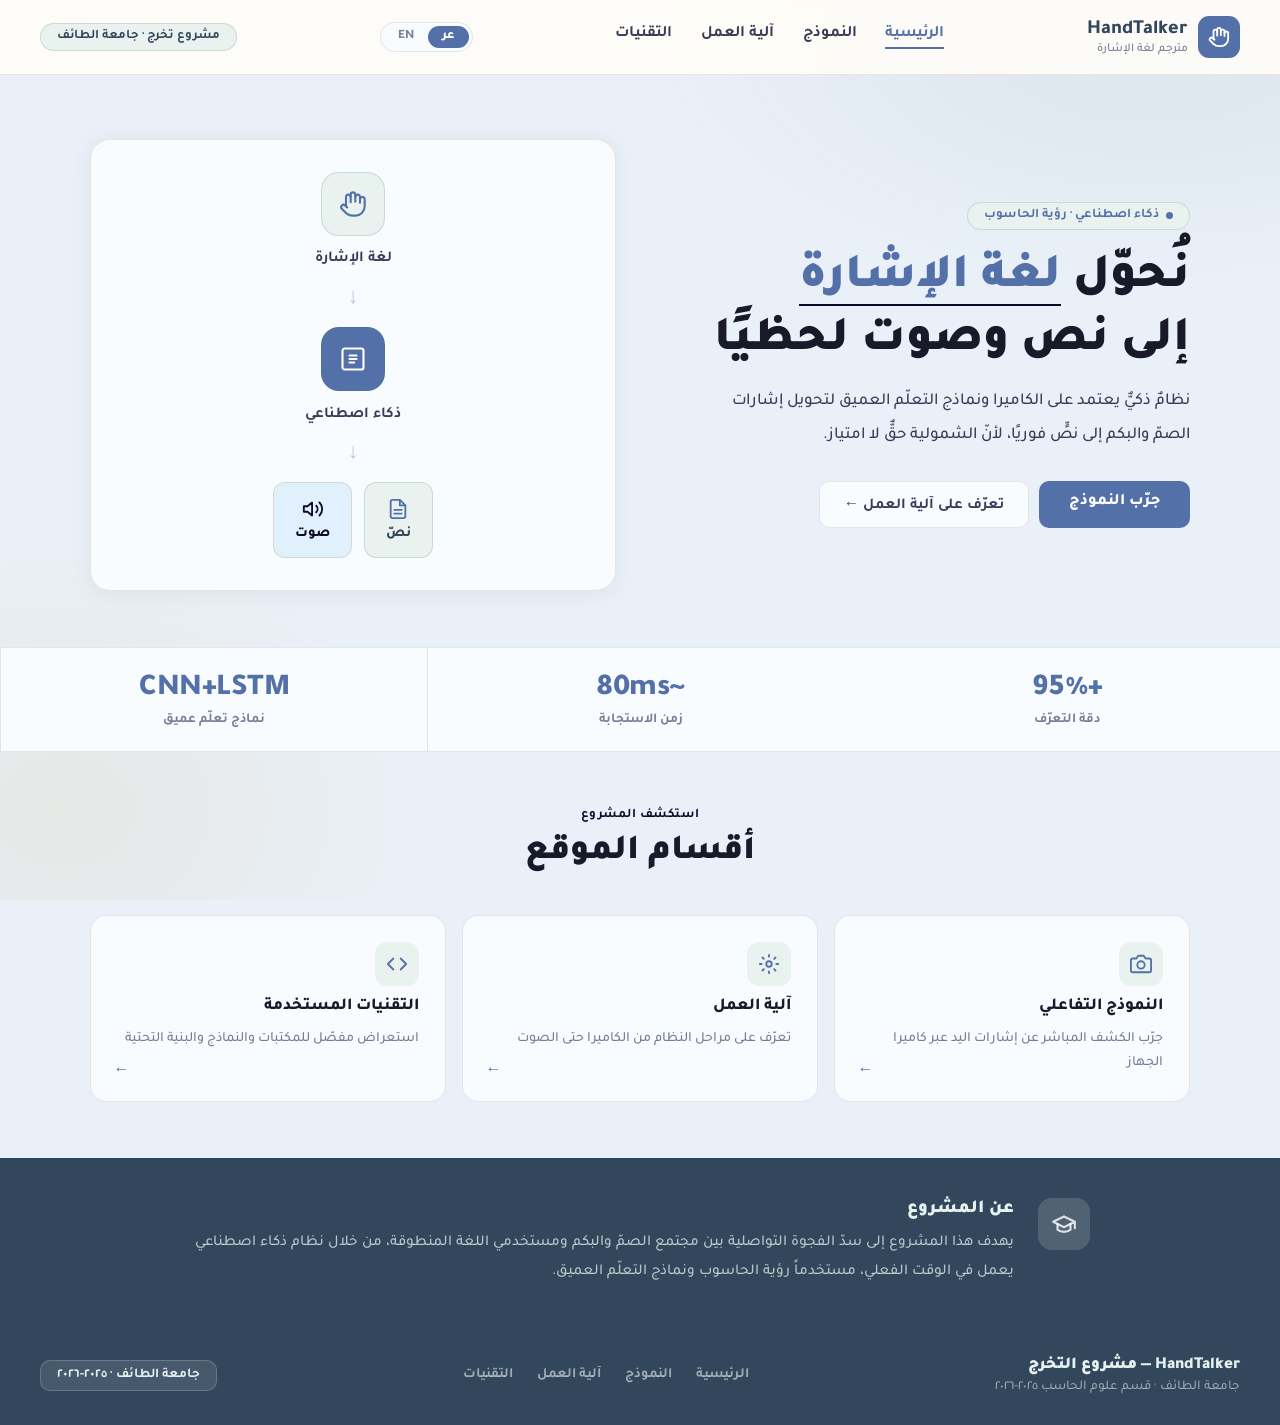
==== index.html @ 58030334 "Update index.html" ====
<!DOCTYPE html>
<html lang="ar" dir="rtl">
<head>
<meta charset="UTF-8">
<meta name="viewport" content="width=device-width, initial-scale=1.0">
<title data-ar="HandTalker — الرئيسية" data-en="HandTalker — Home"></title>
<link href="https://fonts.googleapis.com/css2?family=Tajawal:wght@400;500;700;800;900&family=Inter:wght@400;500;600;700;800;900&display=swap" rel="stylesheet">
<link rel="stylesheet" href="shared.css">
<script src="lang.js" defer></script>
<style>

  /* ── Language Toggle ── */
  .lang-toggle {
    display: flex; align-items: center;
    background: var(--white); border: 1px solid var(--border);
    border-radius: 999px; padding: 3px; cursor: pointer;
    transition: border-color 0.2s; user-select: none; flex-shrink: 0; gap: 0;
  }
  .lang-toggle:hover { border-color: var(--teal); }
  .lang-pill {
    font-size: 0.8rem; font-weight: 800; padding: 5px 14px;
    border-radius: 999px; color: var(--muted);
    transition: background 0.22s, color 0.22s;
    letter-spacing: 0.02em; line-height: 1;
    font-family: 'Tajawal', 'Inter', sans-serif;
    border: none; background: none;
  }
  .lang-pill.active { background: var(--teal); color: #fff; }

  /* ── English font override ── */
  html[lang="en"] body,
  html[lang="en"] .logo-name, html[lang="en"] .logo-sub,
  html[lang="en"] .nav-links a, html[lang="en"] .nav-pill,
  html[lang="en"] .hero-title, html[lang="en"] .hero-desc,
  html[lang="en"] .eyebrow, html[lang="en"] .btn-main, html[lang="en"] .btn-ghost,
  html[lang="en"] .stat-l, html[lang="en"] .sec-lbl, html[lang="en"] .sec-title,
  html[lang="en"] .pc-title, html[lang="en"] .pc-desc,
  html[lang="en"] .about-title, html[lang="en"] .about-text,
  html[lang="en"] .foot-title, html[lang="en"] .foot-sub,
  html[lang="en"] .foot-nav a, html[lang="en"] .foot-badge,
  html[lang="en"] .hero-card-label, html[lang="en"] .hero-mini-card span,
  html[lang="en"] .lang-pill { font-family: 'Inter', sans-serif; }

  /* ── Smooth page fade ── */
  body { transition: opacity 0.18s ease; }
  body.lang-switching { opacity: 0; }

  /* ── Bilingual content ── */
  [data-ar], [data-en], span[data-ar], span[data-en],
  em[data-ar], em[data-en] { display: none; }
  html[lang="ar"] [data-ar]    { display: revert; }
  html[lang="en"] [data-en]    { display: revert; }
  html[lang="ar"] span[data-ar], html[lang="ar"] em[data-ar] { display: inline; }
  html[lang="en"] span[data-en], html[lang="en"] em[data-en] { display: inline; }

  /* stat numbers always visible */
  .stat-n { display: block !important; }

  /* arrow direction */
  html[lang="en"] .pc-arrow { left: auto; right: 1.4rem; }

</style>
</head>
<body>
<div class="page">

<nav>
  <div class="nav-logo">
    <div class="logo-mark">
      <svg xmlns="http://www.w3.org/2000/svg" width="22" height="22" viewBox="0 0 24 24" fill="none" stroke="#fff" stroke-width="2" stroke-linecap="round" stroke-linejoin="round"><path d="M18 11V6a2 2 0 0 0-2-2 2 2 0 0 0-2 2v0"/><path d="M14 10V4a2 2 0 0 0-2-2 2 2 0 0 0-2 2v2"/><path d="M10 10.5V6a2 2 0 0 0-2-2 2 2 0 0 0-2 2v8"/><path d="M18 8a2 2 0 1 1 4 0v6a8 8 0 0 1-8 8h-2c-2.8 0-4.5-.86-5.99-2.34l-3.6-3.6a2 2 0 0 1 2.83-2.82L7 15"/></svg>
    </div>
    <div>
      <div class="logo-name"><span data-ar>HandTalker</span><span data-en>HandTalker</span></div>
      <div class="logo-sub"><span data-ar>مترجم لغة الإشارة</span><span data-en>Sign Language Translator</span></div>
    </div>
  </div>

  <div class="nav-links">
    <a href="index.html" class="active"><span data-ar>الرئيسية</span><span data-en>Home</span></a>
    <a href="demo.html"><span data-ar>النموذج</span><span data-en>Demo</span></a>
    <a href="how.html"><span data-ar>آلية العمل</span><span data-en>How It Works</span></a>
    <a href="tech.html"><span data-ar>التقنيات</span><span data-en>Technology</span></a>
  </div>

  <button class="lang-toggle" id="langToggle" aria-label="Switch language">
    <span class="lang-pill active" id="pillAr">عر</span>
    <span class="lang-pill"        id="pillEn">EN</span>
  </button>

  <div class="nav-pill">
    <span data-ar>مشروع تخرج · جامعة الطائف</span>
    <span data-en>Graduation Project · Taif University</span>
  </div>
</nav>

<section class="hero-home">
  <div>
    <div class="eyebrow">
      <span class="eyebrow-dot"></span>
      <span data-ar>ذكاء اصطناعي · رؤية الحاسوب</span>
      <span data-en>Artificial Intelligence · Computer Vision</span>
    </div>
    <h1 class="hero-title">
      <span data-ar>نُحوّل <em>لغة الإشارة</em><br>إلى نص وصوت لحظيًا</span>
      <span data-en>We Convert <em>Sign Language</em><br>to Text &amp; Speech Instantly</span>
    </h1>
    <p class="hero-desc">
      <span data-ar>نظامٌ ذكيٌّ يعتمد على الكاميرا ونماذج التعلّم العميق لتحويل إشارات الصمّ والبكم إلى نصٍّ فوريًا، لأنّ الشمولية حقٌّ لا امتياز.</span>
      <span data-en>A smart camera-based system using deep learning models to convert sign language into text in real time — because inclusivity is a right, not a privilege.</span>
    </p>
    <div class="hero-actions">
      <a href="demo.html" class="btn-main">
        <span data-ar>جرّب النموذج</span>
        <span data-en>Try the Demo</span>
      </a>
      <a href="how.html" class="btn-ghost">
        <span data-ar>تعرّف على آلية العمل ←</span>
        <span data-en>Learn How It Works →</span>
      </a>
    </div>
  </div>
  <div>
    <div class="hero-card">
      <div class="hero-card-icon">
        <svg xmlns="http://www.w3.org/2000/svg" width="28" height="28" viewBox="0 0 24 24" fill="none" stroke="var(--teal)" stroke-width="1.8" stroke-linecap="round" stroke-linejoin="round"><path d="M18 11V6a2 2 0 0 0-2-2 2 2 0 0 0-2 2v0"/><path d="M14 10V4a2 2 0 0 0-2-2 2 2 0 0 0-2 2v2"/><path d="M10 10.5V6a2 2 0 0 0-2-2 2 2 0 0 0-2 2v8"/><path d="M18 8a2 2 0 1 1 4 0v6a8 8 0 0 1-8 8h-2c-2.8 0-4.5-.86-5.99-2.34l-3.6-3.6a2 2 0 0 1 2.83-2.82L7 15"/></svg>
      </div>
      <div class="hero-card-label"><span data-ar>لغة الإشارة</span><span data-en>Sign Language</span></div>
      <div class="hero-arrow">↓</div>
      <div class="hero-card-icon teal">
        <svg xmlns="http://www.w3.org/2000/svg" width="28" height="28" viewBox="0 0 24 24" fill="none" stroke="#fff" stroke-width="1.8" stroke-linecap="round" stroke-linejoin="round"><rect x="3" y="3" width="18" height="18" rx="2"/><path d="M9 9h6"/><path d="M9 12h6"/><path d="M9 15h4"/></svg>
      </div>
      <div class="hero-card-label"><span data-ar>ذكاء اصطناعي</span><span data-en>AI Model</span></div>
      <div class="hero-arrow">↓</div>
      <div class="hero-card-row">
        <div class="hero-mini-card">
          <svg xmlns="http://www.w3.org/2000/svg" width="22" height="22" viewBox="0 0 24 24" fill="none" stroke="var(--teal)" stroke-width="2" stroke-linecap="round" stroke-linejoin="round"><path d="M14 2H6a2 2 0 0 0-2 2v16a2 2 0 0 0 2 2h12a2 2 0 0 0 2-2V8z"/><polyline points="14 2 14 8 20 8"/><line x1="16" y1="13" x2="8" y2="13"/><line x1="16" y1="17" x2="8" y2="17"/></svg>
          <span><span data-ar>نصّ</span><span data-en>Text</span></span>
        </div>
        <div class="hero-mini-card amber">
          <svg xmlns="http://www.w3.org/2000/svg" width="22" height="22" viewBox="0 0 24 24" fill="none" stroke="var(--amber)" stroke-width="2" stroke-linecap="round" stroke-linejoin="round"><polygon points="11 5 6 9 2 9 2 15 6 15 11 19 11 5"/><path d="M15.54 8.46a5 5 0 0 1 0 7.07"/><path d="M19.07 4.93a10 10 0 0 1 0 14.14"/></svg>
          <span><span data-ar>صوت</span><span data-en>Speech</span></span>
        </div>
      </div>
    </div>
  </div>
</section>

<div class="stats-bar">
  <div class="stat">
    <div class="stat-n">+95%</div>
    <div class="stat-l"><span data-ar>دقة التعرّف</span><span data-en>Recognition Accuracy</span></div>
  </div>
  <div class="stat">
    <div class="stat-n">~80ms</div>
    <div class="stat-l"><span data-ar>زمن الاستجابة</span><span data-en>Response Latency</span></div>
  </div>
  <div class="stat">
    <div class="stat-n">CNN+LSTM</div>
    <div class="stat-l"><span data-ar>نماذج تعلّم عميق</span><span data-en>Deep Learning Models</span></div>
  </div>
</div>

<section class="section">
  <div class="sec-lbl"><span data-ar>استكشف المشروع</span><span data-en>Explore the Project</span></div>
  <h2 class="sec-title"><span data-ar>أقسام الموقع</span><span data-en>Site Sections</span></h2>
  <div class="page-cards">
    <a href="demo.html" class="page-card">
      <div class="pc-icon"><svg xmlns="http://www.w3.org/2000/svg" width="22" height="22" viewBox="0 0 24 24" fill="none" stroke="var(--teal)" stroke-width="2" stroke-linecap="round" stroke-linejoin="round"><path d="M23 19a2 2 0 0 1-2 2H3a2 2 0 0 1-2-2V8a2 2 0 0 1 2-2h4l2-3h6l2 3h4a2 2 0 0 1 2 2z"/><circle cx="12" cy="13" r="4"/></svg></div>
      <div class="pc-title"><span data-ar>النموذج التفاعلي</span><span data-en>Interactive Demo</span></div>
      <div class="pc-desc"><span data-ar>جرّب الكشف المباشر عن إشارات اليد عبر كاميرا الجهاز</span><span data-en>Try live hand-sign detection via your device camera</span></div>
      <div class="pc-arrow">←</div>
    </a>
    <a href="how.html" class="page-card">
      <div class="pc-icon"><svg xmlns="http://www.w3.org/2000/svg" width="22" height="22" viewBox="0 0 24 24" fill="none" stroke="var(--teal)" stroke-width="2" stroke-linecap="round" stroke-linejoin="round"><circle cx="12" cy="12" r="3"/><path d="M19.07 4.93l-1.41 1.41M4.93 4.93l1.41 1.41M4.93 19.07l1.41-1.41M19.07 19.07l-1.41-1.41"/><line x1="12" y1="2" x2="12" y2="4"/><line x1="12" y1="20" x2="12" y2="22"/><line x1="2" y1="12" x2="4" y2="12"/><line x1="20" y1="12" x2="22" y2="12"/></svg></div>
      <div class="pc-title"><span data-ar>آلية العمل</span><span data-en>How It Works</span></div>
      <div class="pc-desc"><span data-ar>تعرّف على مراحل النظام من الكاميرا حتى الصوت</span><span data-en>Learn the system pipeline from camera to speech output</span></div>
      <div class="pc-arrow">←</div>
    </a>
    <a href="tech.html" class="page-card">
      <div class="pc-icon"><svg xmlns="http://www.w3.org/2000/svg" width="22" height="22" viewBox="0 0 24 24" fill="none" stroke="var(--teal)" stroke-width="2" stroke-linecap="round" stroke-linejoin="round"><polyline points="16 18 22 12 16 6"/><polyline points="8 6 2 12 8 18"/></svg></div>
      <div class="pc-title"><span data-ar>التقنيات المستخدمة</span><span data-en>Technologies Used</span></div>
      <div class="pc-desc"><span data-ar>استعراض مفصّل للمكتبات والنماذج والبنية التحتية</span><span data-en>A detailed look at libraries, models, and infrastructure</span></div>
      <div class="pc-arrow">←</div>
    </a>
  </div>
</section>

<div class="about-strip">
  <div class="about-content">
    <div class="about-icon"><svg xmlns="http://www.w3.org/2000/svg" width="26" height="26" viewBox="0 0 24 24" fill="none" stroke="rgba(255,255,255,.8)" stroke-width="2" stroke-linecap="round" stroke-linejoin="round"><path d="M22 10v6M2 10l10-5 10 5-10 5z"/><path d="M6 12v5c3 3 9 3 12 0v-5"/></svg></div>
    <div>
      <div class="about-title"><span data-ar>عن المشروع</span><span data-en>About the Project</span></div>
      <div class="about-text">
        <span data-ar>يهدف هذا المشروع إلى سدّ الفجوة التواصلية بين مجتمع الصمّ والبكم ومستخدمي اللغة المنطوقة، من خلال نظام ذكاء اصطناعي يعمل في الوقت الفعلي، مستخدماً رؤية الحاسوب ونماذج التعلّم العميق.</span>
        <span data-en>This project bridges the communication gap between the deaf and hard-of-hearing community and spoken-language users, through a real-time AI system leveraging computer vision and deep learning models.</span>
      </div>
    </div>
  </div>
</div>

</div>

<div class="foot">
  <div>
    <div class="foot-title"><span data-ar>HandTalker — مشروع التخرج</span><span data-en>HandTalker — Graduation Project</span></div>
    <div class="foot-sub"><span data-ar>جامعة الطائف · قسم علوم الحاسب ٢٠٢٥-٢٠٢٦</span><span data-en>Taif University · Computer Science Dept. 2025–2026</span></div>
  </div>
  <div class="foot-nav">
    <a href="index.html"><span data-ar>الرئيسية</span><span data-en>Home</span></a>
    <a href="demo.html"><span data-ar>النموذج</span><span data-en>Demo</span></a>
    <a href="how.html"><span data-ar>آلية العمل</span><span data-en>How It Works</span></a>
    <a href="tech.html"><span data-ar>التقنيات</span><span data-en>Technology</span></a>
  </div>
  <div class="foot-badge"><span data-ar>جامعة الطائف · ٢٠٢٥-٢٠٢٦</span><span data-en>Taif University · 2025–2026</span></div>
</div>

</body>
</html>
---- shared.css ----
/* ─── RESET & ROOT ─── */
*, *::before, *::after { box-sizing: border-box; margin: 0; padding: 0; }

:root {
  --sand:     #eaf0f7;
  --sand2:    #d5d9ed;
  --sand3:    #bcc9dd;
  --ink:      #181a2a;
  --ink2:     #3b3a57;
  --muted:    #787d99;
  --teal:     #5470a9;
  --teal2:    #33475c;
  --teal-lt:  #eaf2f0;
  --amber:    #0e0927;
  --amber-lt: #e0f0fd;
  --border:   rgba(42,32,24,0.1);
  --white:    #f8fcff;
  --font:     'Tajawal', 'Noto Sans Arabic', sans-serif;
}

html { scroll-behavior: smooth; }

body {
  font-family: var(--font);
  font-weight: 500;
  background: var(--sand);
  color: var(--ink);
  min-height: 100vh;
  overflow-x: hidden;
  direction: rtl;
  font-size: 17px;
}

body::before {
  content: '';
  position: fixed; inset: 0; z-index: 0; pointer-events: none;
  background:
    radial-gradient(ellipse 65% 45% at 90% 5%,  rgba(61,121,112,.08) 0%, transparent 60%),
    radial-gradient(ellipse 50% 55% at 5%  90%,  rgba(181,130,10,.07) 0%, transparent 55%);
}

.page { position: relative; z-index: 1; }

/* ─── NAV ─── */
nav {
  display: flex; align-items: center; justify-content: space-between;
  padding: 1rem 2.5rem;
  background: rgba(255,253,248,.9);
  backdrop-filter: blur(16px);
  border-bottom: 1px solid var(--border);
  position: sticky; top: 0; z-index: 100;
}
.nav-logo { display: flex; align-items: center; gap: 10px; }
.logo-mark {
  width: 42px; height: 42px; border-radius: 11px;
  background: var(--teal);
  display: flex; align-items: center; justify-content: center;
  flex-shrink: 0;
}
.logo-name { font-size: 1.25rem; font-weight: 800; color: var(--teal2); }
.logo-sub  { font-size: .75rem; font-weight: 500; color: var(--muted); }
.nav-links { display: flex; gap: 1.8rem; font-size: 1rem; font-weight: 700; color: var(--ink2); }
.nav-links a { text-decoration: none; color: inherit; transition: color .2s; padding-bottom: 3px; }
.nav-links a:hover { color: var(--teal); }
.nav-links a.active { color: var(--teal); border-bottom: 2px solid var(--teal); }
.nav-pill {
  font-size: .82rem; font-weight: 700; padding: 5px 16px; border-radius: 20px;
  background: var(--teal-lt); color: var(--teal2);
  border: 1px solid rgba(61,121,112,.2);
}

/* ─── BUTTONS ─── */
.btn-main {
  display: inline-block; text-decoration: none;
  font-family: var(--font); font-weight: 800;
  padding: 12px 30px; border-radius: 10px; font-size: 1rem;
  background: var(--teal); color: #fff; border: none; cursor: pointer;
  transition: background .2s, transform .15s;
}
.btn-main:hover { background: var(--teal2); transform: translateY(-1px); }
.btn-ghost {
  display: inline-block; text-decoration: none;
  font-family: var(--font); font-weight: 700;
  padding: 12px 24px; border-radius: 10px; font-size: .95rem;
  background: var(--white); color: var(--ink2);
  border: 1px solid var(--border); cursor: pointer;
  transition: border-color .2s;
}
.btn-ghost:hover { border-color: var(--teal); }

/* ─── EYEBROW & SECTIONS ─── */
.eyebrow {
  display: inline-flex; align-items: center; gap: 7px;
  font-size: .82rem; font-weight: 700; color: var(--teal);
  background: var(--teal-lt); border: 1px solid rgba(61,121,112,.2);
  border-radius: 20px; padding: 5px 16px; margin-bottom: 1.1rem;
}
.eyebrow-dot {
  width: 7px; height: 7px; border-radius: 50%;
  background: var(--teal); flex-shrink: 0;
  animation: throb 2s ease-in-out infinite;
}
@keyframes throb { 0%,100%{opacity:1} 50%{opacity:.25} }

.section { max-width: 1180px; margin: 0 auto; padding: 3.5rem 2.5rem; }
.sec-lbl   { font-size: .82rem; font-weight: 700; color: var(--amber); text-align: center; letter-spacing: .5px; margin-bottom: .5rem; }
.sec-title { font-size: clamp(1.6rem,2.8vw,2.2rem); font-weight: 900; text-align: center; color: var(--ink); margin-bottom: 2.5rem; }

/* ─── STATS BAR ─── */
.stats-bar {
  display: flex;
  border-top: 1px solid var(--border); border-bottom: 1px solid var(--border);
  background: var(--white); overflow-x: auto;
}
.stat { flex: 1; min-width: 140px; padding: 1.4rem 1rem; text-align: center; border-left: 1px solid var(--border); }
.stat:first-child { border-left: none; }
.stat-n { font-size: 1.9rem; font-weight: 900; color: var(--teal); letter-spacing: -.5px; }
.stat-l { font-size: .85rem; font-weight: 600; color: var(--muted); margin-top: 4px; }

/* ─── HOME: HERO ─── */
.hero-home {
  display: grid; grid-template-columns: 1fr 1fr;
  align-items: center; gap: 3rem;
  max-width: 1180px; margin: 0 auto;
  padding: 4rem 2.5rem 3.5rem;
}
.hero-title { font-size: clamp(2.1rem,3.8vw,3.1rem); font-weight: 900; line-height: 1.3; color: var(--ink); margin-bottom: .7rem; }
.hero-title em { font-style: normal; color: var(--teal); border-bottom: 2.5px solid var(--amber); padding-bottom: 1px; }
.hero-desc { font-size: 1.05rem; font-weight: 500; line-height: 2; color: var(--ink2); max-width: 460px; margin-bottom: 1.8rem; }
.hero-actions { display: flex; gap: 10px; flex-wrap: wrap; }

.hero-card {
  background: var(--white); border: 1px solid var(--border);
  border-radius: 20px; padding: 2rem 1.5rem;
  display: flex; flex-direction: column; align-items: center;
  gap: .9rem; box-shadow: 0 2px 24px rgba(42,32,24,.06);
}
.hero-card-icon {
  width: 64px; height: 64px; border-radius: 18px;
  background: var(--teal-lt); border: 1px solid rgba(61,121,112,.2);
  display: flex; align-items: center; justify-content: center;
}
.hero-card-icon.teal { background: var(--teal); }
.hero-card-label { font-size: .95rem; font-weight: 700; color: var(--ink2); }
.hero-arrow { font-size: 1.4rem; color: var(--sand3); }
.hero-card-row { display: flex; gap: 12px; }
.hero-mini-card {
  background: var(--teal-lt); border: 1px solid rgba(61,121,112,.2);
  border-radius: 12px; padding: .9rem 1.3rem;
  display: flex; flex-direction: column; align-items: center; gap: 6px;
}
.hero-mini-card span { font-size: .88rem; font-weight: 800; color: var(--teal2); }
.hero-mini-card.amber { background: var(--amber-lt); border-color: rgba(181,130,10,.2); }
.hero-mini-card.amber span { color: var(--amber); }

/* ─── HOME: PAGE CARDS ─── */
.page-cards { display: grid; grid-template-columns: repeat(3,1fr); gap: 16px; }
.page-card {
  background: var(--white); border: 1px solid var(--border);
  border-radius: 16px; padding: 1.6rem;
  text-decoration: none; color: inherit;
  transition: border-color .2s, transform .2s;
  display: flex; flex-direction: column; gap: .7rem; position: relative;
}
.page-card:hover { border-color: var(--teal); transform: translateY(-4px); }
.pc-icon {
  width: 44px; height: 44px; border-radius: 12px;
  background: var(--teal-lt); display: flex; align-items: center; justify-content: center;
}
.pc-title { font-size: 1.05rem; font-weight: 800; color: var(--ink); }
.pc-desc  { font-size: .88rem; font-weight: 500; color: var(--muted); line-height: 1.7; flex: 1; }
.pc-arrow { font-size: 1rem; font-weight: 800; color: var(--teal); position: absolute; bottom: 1.2rem; left: 1.4rem; }

/* ─── HOME: ABOUT STRIP ─── */
.about-strip { background: var(--teal2); padding: 2.5rem; }
.about-content { max-width: 900px; margin: 0 auto; display: flex; gap: 1.5rem; align-items: flex-start; }
.about-icon {
  width: 52px; height: 52px; border-radius: 14px;
  background: rgba(255,255,255,.15); flex-shrink: 0;
  display: flex; align-items: center; justify-content: center;
}
.about-title { font-size: 1.15rem; font-weight: 900; color: #e6f2f0; margin-bottom: .5rem; }
.about-text  { font-size: .95rem; font-weight: 500; color: rgba(230,242,240,.75); line-height: 1.9; }

/* ─── DEMO PAGE ─── */
.demo-layout { max-width: 900px; margin: 0 auto; padding: 3rem 2.5rem; }
.cam-card {
  background: var(--white); border: 1px solid var(--border);
  border-radius: 20px; overflow: hidden;
  box-shadow: 0 2px 24px rgba(42,32,24,.06);
}
.cam-topbar {
  display: flex; align-items: center; justify-content: space-between;
  padding: .75rem 1.1rem;
  background: var(--sand2); border-bottom: 1px solid var(--border);
}
.cam-dots-ui { display: flex; gap: 6px; }
.cam-dots-ui span { width: 10px; height: 10px; border-radius: 50%; }
.cam-dots-ui span:nth-child(1) { background: #bcbfdd; }
.cam-dots-ui span:nth-child(2) { background: #9ea5c9; }
.cam-dots-ui span:nth-child(3) { background: #8889b5; }
.cam-label { font-size: .78rem; font-weight: 700; color: var(--muted); }
.cam-rec { display: flex; align-items: center; gap: 5px; font-size: .78rem; font-weight: 800; color: #c0392b; opacity: 0; transition: opacity .3s; }
.rec-dot { width: 7px; height: 7px; border-radius: 50%; background: #c0392b; animation: blink-rec 1.2s ease-in-out infinite; }
@keyframes blink-rec { 0%,100%{opacity:1} 50%{opacity:.15} }
.cam-viewport {
  position: relative; background: #15141c;
  aspect-ratio: 16/10;
  display: flex; align-items: center; justify-content: center;
  overflow: hidden; cursor: pointer;
}
.cam-off-msg { text-align: center; color: rgba(255,255,255,.3); font-size: .95rem; font-weight: 600; pointer-events: none; transition: opacity .4s; }
.cam-off-msg .ico-lrg { margin: 0 auto .6rem; opacity: .3; display: flex; justify-content: center; }
.cam-off-msg small { font-size: .78rem; opacity: .5; display: block; margin-top: 5px; }
video#cam-feed { position: absolute; inset: 0; width: 100%; height: 100%; object-fit: cover; display: none; transform: scaleX(-1); }
#lm-canvas { position: absolute; inset: 0; width: 100%; height: 100%; pointer-events: none; display: none; }
.scan-ring {
  position: absolute; width: 130px; height: 130px; border-radius: 50%;
  border: 1.5px solid rgba(61,121,112,.55);
  animation: pulse-ring 2.2s ease-in-out infinite; display: none; pointer-events: none;
}
@keyframes pulse-ring { 0%,100%{transform:scale(1);opacity:.45} 50%{transform:scale(1.2);opacity:.9} }
.corner { position: absolute; width: 20px; height: 20px; display: none; }
.c-tr { top:12px; right:12px; border-top:2px solid var(--teal); border-right:2px solid var(--teal); }
.c-tl { top:12px; left:12px; border-top:2px solid var(--teal); border-left:2px solid var(--teal); }
.c-br { bottom:12px; right:12px; border-bottom:2px solid var(--teal); border-right:2px solid var(--teal); }
.c-bl { bottom:12px; left:12px; border-bottom:2px solid var(--teal); border-left:2px solid var(--teal); }
.live-badge {
  position: absolute; top: 11px; left: 50%; transform: translateX(-50%);
  background: rgba(28,24,20,.78); backdrop-filter: blur(8px);
  color: #d4c8a8; font-size: .78rem; font-weight: 800;
  padding: 4px 16px; border-radius: 20px;
  border: 1px solid rgba(212,200,168,.18); display: none;
}
.play-btn {
  background: rgba(255,253,248,.1); backdrop-filter: blur(10px);
  border: 1.5px solid rgba(61,121,112,.5); color: #a0c0bb;
  border-radius: 50%; width: 62px; height: 62px;
  display: flex; align-items: center; justify-content: center;
  cursor: pointer; transition: background .2s, transform .15s;
}
.play-btn:hover { background: rgba(61,121,112,.28); transform: scale(1.06); }
.output-area { padding: 1rem 1.1rem 0; display: grid; grid-template-columns: 1fr 1fr; gap: 10px; background: var(--white); }
.out-box { background: var(--sand); border: 1px solid var(--border); border-radius: 12px; padding: .9rem 1rem; min-height: 76px; }
.out-lbl { font-size: .76rem; font-weight: 800; color: var(--muted); margin-bottom: .4rem; }
.out-val { font-size: 1.4rem; font-weight: 900; color: var(--teal); min-height: 1.7rem; transition: opacity .25s; }
.conf-bar { height: 3px; background: var(--sand3); border-radius: 3px; margin-top: 8px; overflow: hidden; }
.conf-fill { height: 100%; background: var(--teal); border-radius: 3px; transition: width .55s ease; width: 0%; }
.conf-fill.amber { background: var(--amber); }
.sentence-box { margin: 10px 1.1rem 1.1rem; background: var(--amber-lt); border: 1px solid rgba(181,130,10,.18); border-radius: 12px; padding: .9rem 1rem; }
.sent-lbl { font-size: .76rem; font-weight: 800; color: var(--amber); margin-bottom: .35rem; }
.sent-txt { font-size: 1rem; font-weight: 700; color: var(--ink2); min-height: 1.5rem; }

/* ─── HOW IT WORKS PAGE ─── */
.how-layout { max-width: 900px; margin: 0 auto; padding: 3rem 2.5rem; }
.step-cards { display: flex; flex-direction: column; gap: 0; }
.step-card { display: grid; grid-template-columns: 80px 1fr; gap: 0; background: var(--white); border: 1px solid var(--border); overflow: hidden; }
.step-card:first-child { border-radius: 16px 16px 0 0; }
.step-card:last-child  { border-radius: 0 0 16px 16px; }
.step-card + .step-card { border-top: none; }
.step-card-left {
  background: var(--teal); display: flex; flex-direction: column;
  align-items: center; justify-content: center; gap: 10px; padding: 1.5rem .5rem;
}
.step-num-badge {
  width: 32px; height: 32px; border-radius: 50%;
  background: rgba(255,255,255,.2); border: 1.5px solid rgba(255,255,255,.4);
  display: flex; align-items: center; justify-content: center;
  font-size: .9rem; font-weight: 900; color: #fff;
}
.step-ico-big { display: flex; align-items: center; justify-content: center; }
.step-card-right { padding: 1.6rem 1.9rem; }
.step-card-title { font-size: 1.15rem; font-weight: 900; color: var(--ink); margin-bottom: .5rem; }
.step-card-desc  { font-size: .93rem; font-weight: 500; color: var(--ink2); line-height: 1.9; }
.step-card-tags  { display: flex; gap: 8px; flex-wrap: wrap; margin-top: .8rem; }
.step-tag { font-size: .76rem; font-weight: 700; padding: 3px 13px; border-radius: 20px; background: var(--teal-lt); color: var(--teal2); border: 1px solid rgba(61,121,112,.15); }
.step-connector { display: flex; justify-content: center; height: 32px; position: relative; }
.step-connector::before { content: ''; position: absolute; top: 0; right: 39px; width: 2px; height: 100%; background: var(--teal); opacity: .3; }
.step-connector::after  { content: '↓'; color: var(--teal); font-size: 1rem; position: absolute; bottom: 0; right: 31px; }
.methodology-box { background: var(--amber-lt); border: 1px solid rgba(181,130,10,.18); border-radius: 16px; padding: 1.6rem 1.9rem; margin-top: 2.5rem; }
.meth-title { font-size: 1.05rem; font-weight: 900; color: var(--amber); margin-bottom: .5rem; }
.meth-text  { font-size: .93rem; font-weight: 500; color: var(--ink2); line-height: 1.9; }
.meth-phases { display: grid; grid-template-columns: repeat(4,1fr); gap: 10px; margin-top: 1rem; }
.meth-phase { background: var(--white); border: 1px solid rgba(181,130,10,.15); border-radius: 10px; padding: .9rem; text-align: center; }
.meth-phase-num  { font-size: 1.3rem; font-weight: 900; color: var(--amber); }
.meth-phase-name { font-size: .84rem; font-weight: 700; color: var(--ink2); margin-top: 3px; }

/* ─── TECH PAGE ─── */
.tech-layout { max-width: 1100px; margin: 0 auto; padding: 3rem 2.5rem; }
.tech-tabs { display: flex; gap: 0; margin-bottom: 2rem; background: var(--white); border: 1px solid var(--border); border-radius: 14px; padding: 6px; }
.tech-tab { flex: 1; padding: 10px 12px; border-radius: 10px; text-align: center; font-size: .9rem; font-weight: 700; color: var(--muted); cursor: pointer; transition: background .2s, color .2s; border: none; background: none; font-family: var(--font); }
.tech-tab.active { background: var(--teal); color: #fff; }
.tech-tab-content { display: none; }
.tech-tab-content.active { display: block; }
.tech-section-title { font-size: 1rem; font-weight: 900; color: var(--teal); margin-bottom: 1rem; padding-bottom: .5rem; border-bottom: 1px solid var(--border); }
.tech-grid { display: grid; grid-template-columns: repeat(auto-fit,minmax(230px,1fr)); gap: 14px; margin-bottom: 2rem; }
.tech-tile { background: var(--white); border: 1px solid var(--border); border-radius: 14px; padding: 1.3rem 1.4rem; transition: border-color .2s, transform .2s; cursor: default; }
.tech-tile:hover { border-color: var(--teal); transform: translateY(-3px); }
.tech-tile-top { display: flex; align-items: center; gap: 11px; margin-bottom: .7rem; }
.tech-ico-box { width: 40px; height: 40px; border-radius: 10px; background: var(--teal-lt); border: 1px solid rgba(61,121,112,.15); display: flex; align-items: center; justify-content: center; flex-shrink: 0; }
.tech-ico-box.amber { background: var(--amber-lt); border-color: rgba(181,130,10,.15); }
.tech-nm { font-size: 1rem; font-weight: 900; color: var(--ink); }
.tech-ds { font-size: .84rem; font-weight: 500; color: var(--muted); line-height: 1.65; }
.tech-badge { display: inline-block; font-size: .74rem; font-weight: 700; padding: 3px 11px; border-radius: 20px; background: var(--teal-lt); color: var(--teal2); border: 1px solid rgba(61,121,112,.15); margin-top: .5rem; }
.tech-badge.amber { background: var(--amber-lt); color: var(--amber); border-color: rgba(181,130,10,.15); }
.arch-diagram { background: var(--white); border: 1px solid var(--border); border-radius: 16px; padding: 2rem; display: flex; align-items: center; justify-content: center; gap: 0; flex-wrap: wrap; margin-bottom: 2rem; }
.arch-block { background: var(--teal-lt); border: 1.5px solid rgba(61,121,112,.25); border-radius: 12px; padding: .9rem 1.1rem; text-align: center; min-width: 110px; }
.arch-block.dark { background: var(--teal); }
.arch-block.dark .arch-block-name { color: #fff; }
.arch-block.dark .arch-block-sub  { color: rgba(255,255,255,.6); }
.arch-block.amber { background: var(--amber-lt); border-color: rgba(181,130,10,.25); }
.arch-block.amber .arch-block-name { color: var(--amber); }
.arch-block-name { font-size: .9rem; font-weight: 800; color: var(--teal2); }
.arch-block-sub  { font-size: .74rem; font-weight: 500; color: var(--muted); margin-top: 2px; }
.arch-arrow { font-size: 1rem; color: var(--sand3); padding: 0 4px; flex-shrink: 0; align-self: center; }
.metrics-table { width: 100%; border-collapse: collapse; margin-top: .5rem; }
.metrics-table th { background: var(--teal); color: #fff; padding: .75rem 1rem; font-size: .88rem; font-weight: 800; text-align: right; }
.metrics-table th:first-child { border-radius: 0 10px 0 0; }
.metrics-table th:last-child  { border-radius: 10px 0 0 0; }
.metrics-table td { padding: .75rem 1rem; font-size: .88rem; font-weight: 500; color: var(--ink2); border-bottom: 1px solid var(--border); background: var(--white); }
.metrics-table tr:last-child td { border-bottom: none; }
.metrics-table tr:last-child td:first-child { border-radius: 0 0 10px 0; }
.metrics-table tr:last-child td:last-child  { border-radius: 0 0 0 10px; }
.metric-pill { display: inline-block; font-size: .76rem; font-weight: 700; padding: 2px 10px; border-radius: 20px; background: var(--teal-lt); color: var(--teal2); }

/* ─── FOOTER ─── */
.foot { background: var(--teal2); padding: 1.8rem 2.5rem; display: flex; align-items: center; justify-content: space-between; flex-wrap: wrap; gap: 1rem; }
.foot-title { font-size: 1.05rem; font-weight: 900; color: #e6f2f0; margin-bottom: .2rem; }
.foot-sub   { font-size: .84rem; font-weight: 500; color: rgba(230,242,240,.55); }
.foot-nav   { display: flex; gap: 1.5rem; }
.foot-nav a { text-decoration: none; color: rgba(230,242,240,.6); font-size: .88rem; font-weight: 700; transition: color .2s; }
.foot-nav a:hover { color: #e6f2f0; }
.foot-badge { background: rgba(255,253,248,.1); border: 1px solid rgba(255,253,248,.18); color: #e6f2f0; border-radius: 10px; padding: 6px 16px; font-size: .84rem; font-weight: 700; }

/* ─── TOAST ─── */
#toast { position: fixed; bottom: 22px; left: 50%; transform: translateX(-50%) translateY(70px); background: var(--ink); color: var(--sand); padding: 9px 22px; border-radius: 20px; font-size: .86rem; font-weight: 700; font-family: var(--font); transition: transform .3s; z-index: 200; white-space: nowrap; }
#toast.show { transform: translateX(-50%) translateY(0); }

/* ─── PAGE BANNER ─── */
.page-banner { background: linear-gradient(135deg, var(--teal2) 0%, var(--teal) 100%); padding: 3rem 2.5rem; position: relative; overflow: hidden; }
.page-banner::before { content: ''; position: absolute; top: -40%; left: -10%; width: 60%; height: 200%; background: rgba(255,255,255,.04); border-radius: 50%; pointer-events: none; }
.banner-content { max-width: 1100px; margin: 0 auto; position: relative; z-index: 1; }
.banner-breadcrumb { font-size: .8rem; font-weight: 600; color: rgba(230,242,240,.5); margin-bottom: .5rem; }
.banner-breadcrumb a { color: rgba(230,242,240,.5); text-decoration: none; }
.banner-breadcrumb a:hover { color: rgba(230,242,240,.8); }
.banner-title { font-size: clamp(1.7rem,3vw,2.3rem); font-weight: 900; color: #e6f2f0; margin-bottom: .5rem; }
.banner-sub   { font-size: .97rem; font-weight: 500; color: rgba(230,242,240,.7); max-width: 600px; line-height: 1.75; }
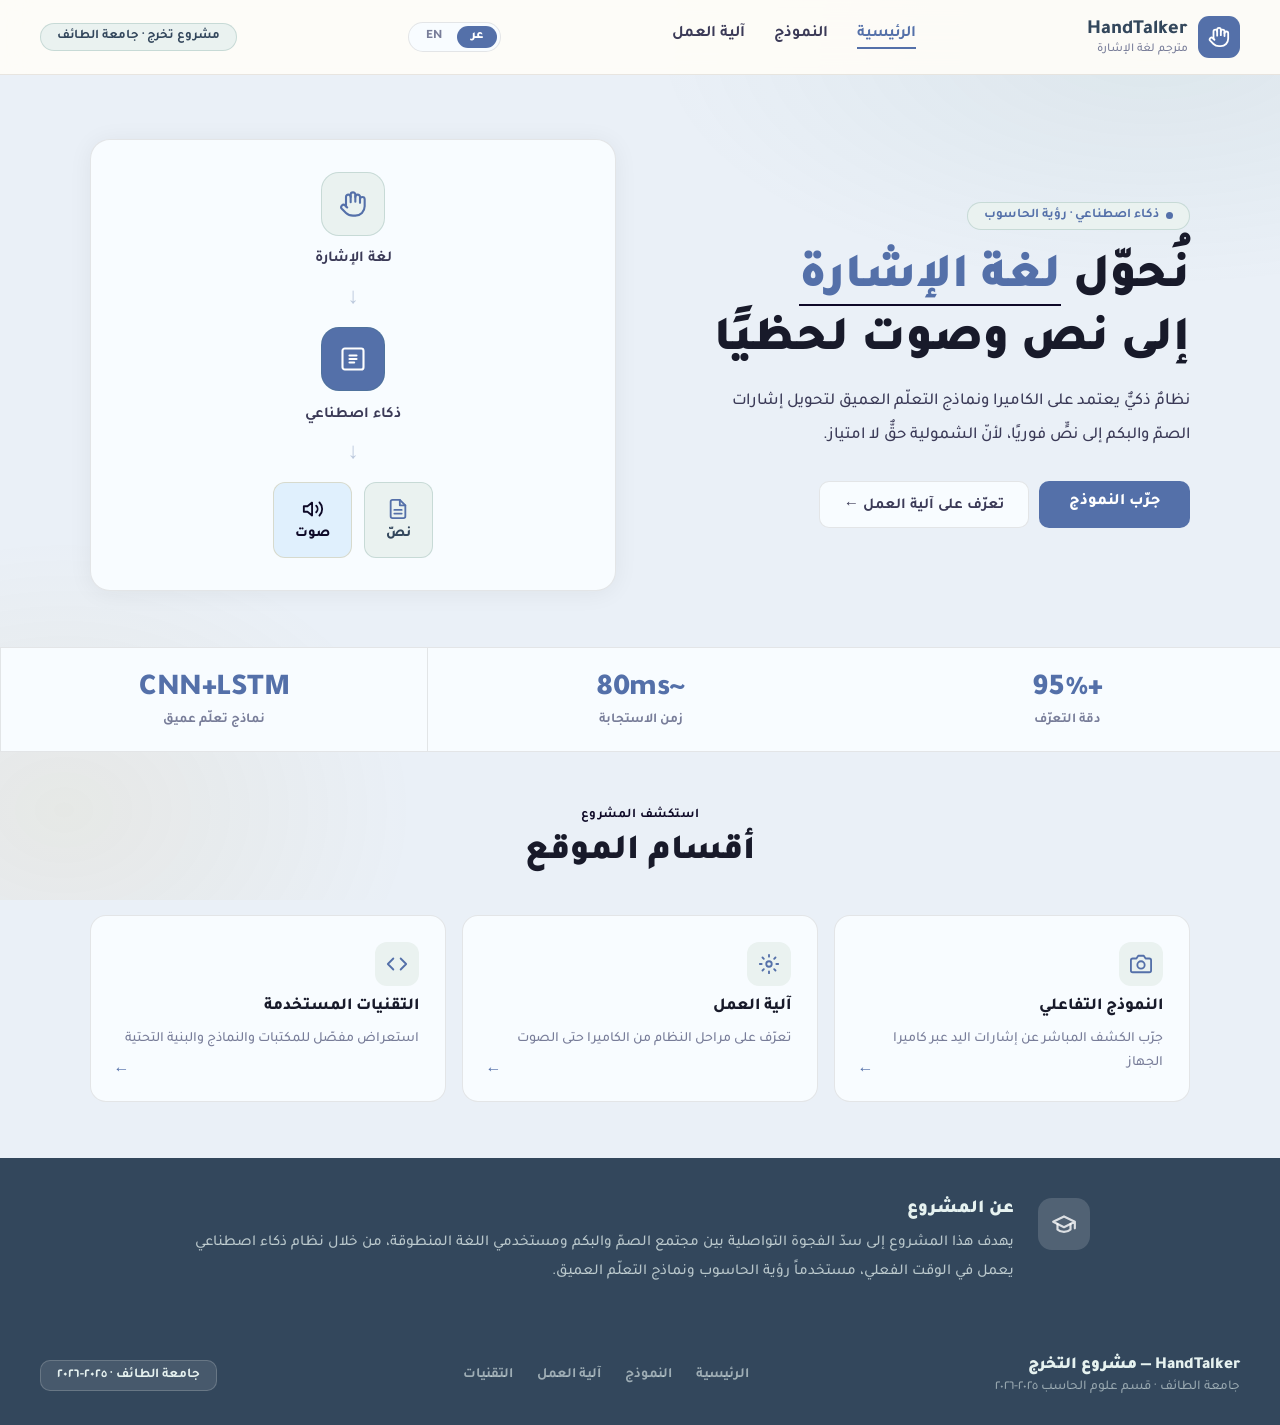
==== commit 0751468a: "Update index.html" ====
--- a/index.html
+++ b/index.html
@@ -79,7 +79,6 @@
     <a href="index.html" class="active"><span data-ar>الرئيسية</span><span data-en>Home</span></a>
     <a href="demo.html"><span data-ar>النموذج</span><span data-en>Demo</span></a>
     <a href="how.html"><span data-ar>آلية العمل</span><span data-en>How It Works</span></a>
-    <a href="tech.html"><span data-ar>التقنيات</span><span data-en>Technology</span></a>
   </div>
 
   <button class="lang-toggle" id="langToggle" aria-label="Switch language">
